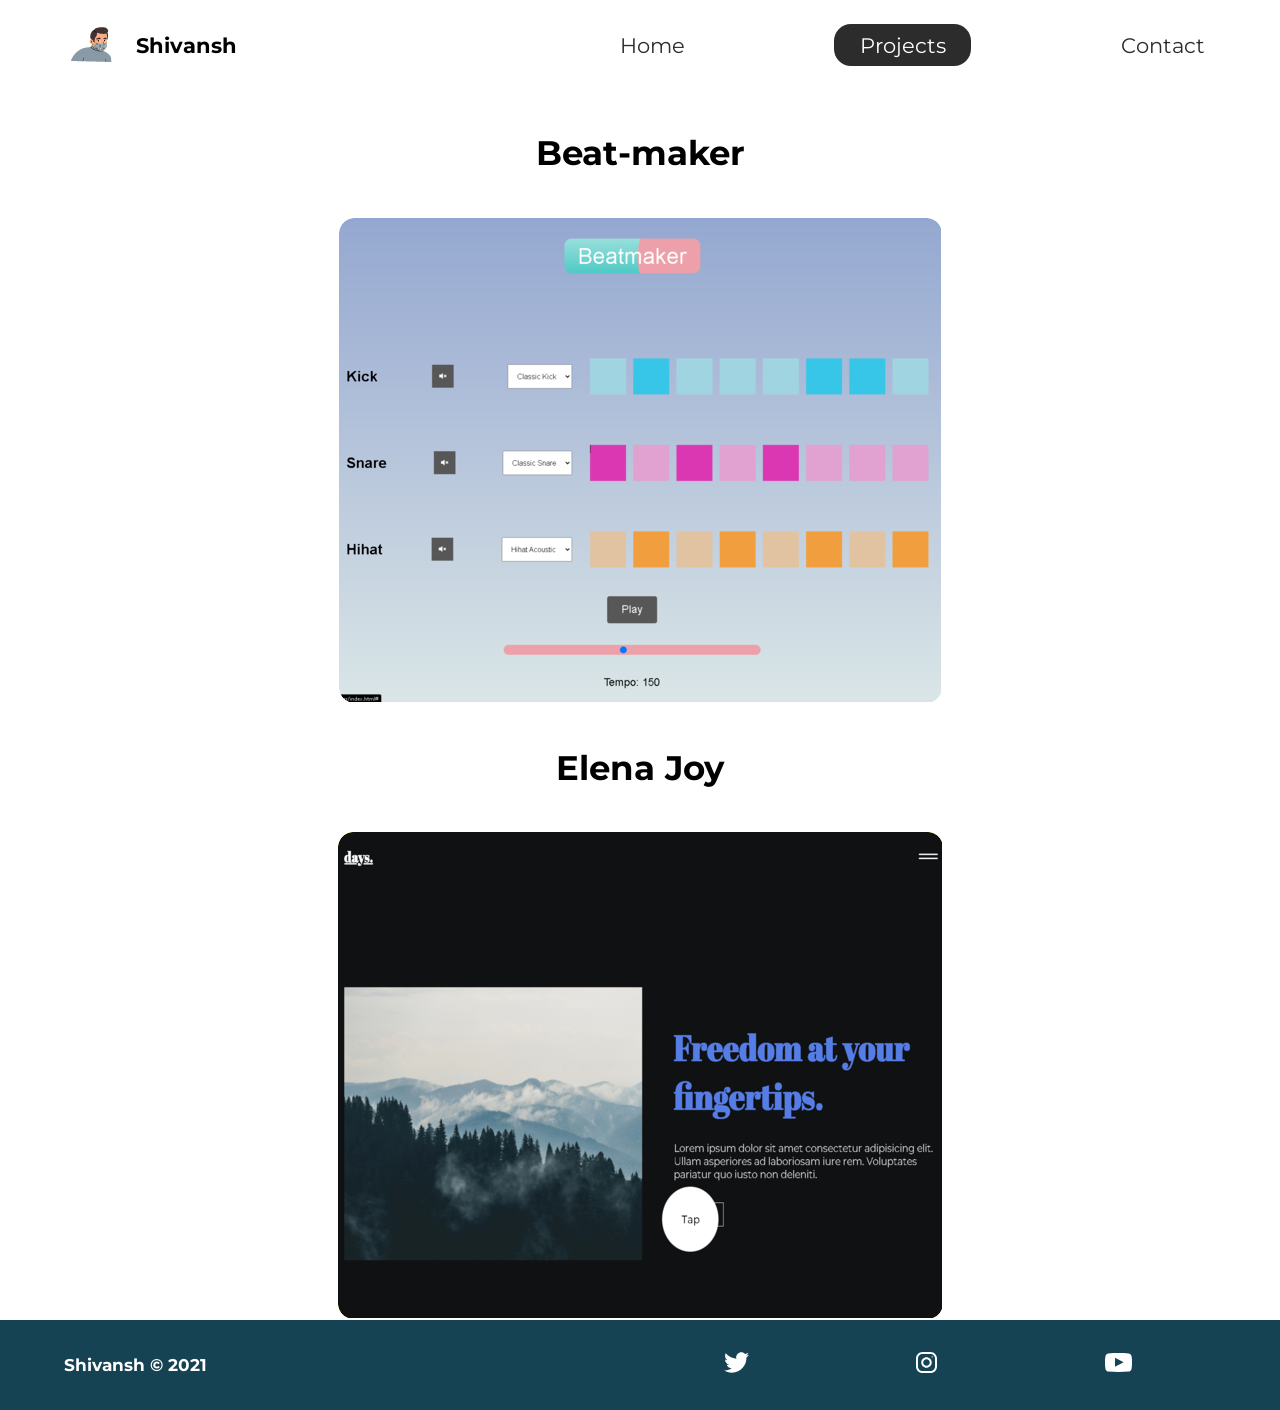
==== projects/project_index.html @ 074e715e "commt" ====
<!DOCTYPE html>
<html lang="en">
  <head>
    <meta charset="UTF-8" />
    <meta name="viewport" content="width=device-width, initial-scale=1.0" />
    <meta http-equiv="X-UA-Compatible" content="ie=edge" />
    <meta
      name="description"
      content="Shivansh is Web Developer who creates project in Html,css for fun:)"
    />
    <meta name="robots" content="index,follow" />
    <link
      href="https://fonts.googleapis.com/css?family=Montserrat:400,500&display=swap"
      rel="stylesheet"
    />
    <link rel="stylesheet" href="../styles/style.css" />
    <title>Shivansh | Front End Developer</title>
  </head>
  <body>
    <header class="main-head">
      <nav>
        <div class="logo">
          <img src="../icons/code.png" alt="logo" />
          <h1>Shivansh</h1>
        </div>
        <ul>
          <li><a href="../index.html">Home</a></li>
          <li><a class="active" href="./project_index.html">Projects</a></li>
          <li><a href="../contact/contact_index.html">Contact</a></li>
        </ul>
      </nav>
    </header>
    <section class="projects">
      <div class="travelly">
        <h2>Beat-maker</h2>
        <img src="../img/travelly.png" alt="Beatmaker-project" />
      </div>
      <div class="travelly">
        <h2>Elena Joy</h2>
        <img src="../img/elena-joy.png" alt="Travel-project" />
      </div>
    </section>
    <footer>
      <h4>Shivansh &copy; 2021</h4>
      <ul>
        <li>
          <a href="#"
            ><img src="./icons/twitter 1.svg" alt="twitter-social"
          /></a>
        </li>
        <li>
          <a href="#"
            ><img src="./icons/instagram 1.svg" alt="instagram-social"
          /></a>
        </li>
        <li>
          <a href="#"
            ><img src="./icons/youtube-symbol 1.svg" alt="youtube-social"
          /></a>
        </li>
      </ul>
    </footer>
  </body>
</html>
---- styles/style.css ----
/* Global Styles */
* {
  margin: 0;
  padding: 0;
  -webkit-box-sizing: border-box;
  box-sizing: border-box;
}

html {
  font-size: 62.5%;
}

body {
  font-family: "Montserrat", sans-serif;
}

h1 {
  font-size: 2.5rem;
}

li,
button,
label,
input,
a,
p {
  font-size: 2.5rem;
}

h2 {
  font-size: 4rem;
}

h3 {
  font-size: 2.5rem;
}

h4,
h5 {
  font-size: 2rem;
}

ul {
  list-style: none;
}

a {
  text-decoration: none;
  color: #2c2c2c;
}

.main-head {
  width: 95%;
  margin: 0 0 0 auto;
}

nav {
  display: -webkit-box;
  display: -ms-flexbox;
  display: flex;
  -webkit-box-pack: justify;
  -ms-flex-pack: justify;
  justify-content: space-between;
  -webkit-box-align: center;
  -ms-flex-align: center;
  align-items: center;
  -webkit-box-orient: horizontal;
  -webkit-box-direction: normal;
  -ms-flex-direction: row;
  flex-direction: row;
  min-height: 10vh;
  width: 60%;
  -ms-flex-wrap: wrap;
  flex-wrap: wrap;
}

nav .logo {
  display: -webkit-box;
  display: -ms-flexbox;
  display: flex;
  -webkit-box-pack: start;
  -ms-flex-pack: start;
  justify-content: flex-start;
  -webkit-box-align: center;
  -ms-flex-align: center;
  align-items: center;
  -webkit-box-orient: horizontal;
  -webkit-box-direction: normal;
  -ms-flex-direction: row;
  flex-direction: row;
  -webkit-box-flex: 1;
  -ms-flex: 1 1 10rem;
  flex: 1 1 10rem;
}

nav .logo h1 {
  margin: 2rem;
}

nav ul {
  display: -webkit-box;
  display: -ms-flexbox;
  display: flex;
  -ms-flex-pack: distribute;
  justify-content: space-around;
  -webkit-box-align: center;
  -ms-flex-align: center;
  align-items: center;
  -webkit-box-orient: horizontal;
  -webkit-box-direction: normal;
  -ms-flex-direction: row;
  flex-direction: row;
  -webkit-box-flex: 1;
  -ms-flex: 1 1 40rem;
  flex: 1 1 40rem;
}

.intro {
  min-height: 90vh;
  width: 90%;
  margin: auto;
  -ms-flex-wrap: wrap;
  flex-wrap: wrap;
  display: -webkit-box;
  display: -ms-flexbox;
  display: flex;
  -webkit-box-pack: justify;
  -ms-flex-pack: justify;
  justify-content: space-between;
  -webkit-box-align: center;
  -ms-flex-align: center;
  align-items: center;
  -webkit-box-orient: horizontal;
  -webkit-box-direction: normal;
  -ms-flex-direction: row;
  flex-direction: row;
}

.intro h2 {
  font-size: 8rem;
  padding-top: 1rem;
  display: inline-block;
  background-clip: text;
  font-family: "Arvo", serif;
}
.intro h6 {
  padding-top: 2rem;
  font-family: "Arvo", serif;
  font-size: 3rem;
}
.intro h3 {
  font-size: 4rem;

  padding: 2rem 0rem;
}

.intro p {
  font-family: "Nunito", sans-serif;
  padding-top: 2rem;
  color: #2c2c2c;
}

.splash {
  position: absolute;
  top: 0%;
  right: 0%;
  height: 100%;
  z-index: -1;
}

.intro-social {
  margin-top: 4rem;
}

.intro-social a {
  margin-right: 5rem;
}

.active {
  background: #2c2c2c;
  color: white;
  padding: 1rem 3rem;
  border-radius: 2rem;
}

.intro-text,
.intro-images {
  -webkit-box-flex: 1;
  -ms-flex: 1 1 40rem;
  flex: 1 1 40rem;
}

#plant-left {
  -webkit-animation: plant 1.5s ease infinite alternate;
  animation: plant 1.5s ease infinite alternate;
}

#plant-right {
  -webkit-animation: plant 1.5s ease infinite alternate 0.5s;
  animation: plant 1.5s ease infinite alternate 0.5s;
}

#me {
  -webkit-animation: me 1s ease infinite alternate;
  animation: me 1s ease infinite alternate;
  -webkit-transform-origin: bottom;
  transform-origin: bottom;
}

#clock-arrow {
  -webkit-animation: clock 1.5s infinite linear;
  animation: clock 1.5s infinite linear;
  transform-box: fill-box;
  -webkit-transform-origin: bottom;
  transform-origin: bottom;
}

@-webkit-keyframes me {
  from {
    -webkit-transform: rotateZ(-5deg);
    transform: rotateZ(-5deg);
  }
  to {
    -webkit-transform: rotateZ(5deg);
    transform: rotateZ(5deg);
  }
}

@keyframes me {
  from {
    -webkit-transform: rotateZ(-5deg);
    transform: rotateZ(-5deg);
  }
  to {
    -webkit-transform: rotateZ(5deg);
    transform: rotateZ(5deg);
  }
}

@-webkit-keyframes plant {
  from {
    -webkit-transform: translateY(0%);
    transform: translateY(0%);
  }
  to {
    -webkit-transform: translateY(-30%);
    transform: translateY(-30%);
  }
}

@keyframes plant {
  from {
    -webkit-transform: translateY(0%);
    transform: translateY(0%);
  }
  to {
    -webkit-transform: translateY(-30%);
    transform: translateY(-30%);
  }
}

@-webkit-keyframes clock {
  from {
    -webkit-transform: rotateZ(0deg);
    transform: rotateZ(0deg);
  }
  to {
    -webkit-transform: rotateZ(360deg);
    transform: rotateZ(360deg);
  }
}

@keyframes clock {
  from {
    -webkit-transform: rotateZ(0deg);
    transform: rotateZ(0deg);
  }
  to {
    -webkit-transform: rotateZ(360deg);
    transform: rotateZ(360deg);
  }
}

.projects {
  width: 90%;
  margin: auto;
  min-height: 90vh;
  display: -webkit-box;
  display: -ms-flexbox;
  display: flex;
  -webkit-box-pack: justify;
  -ms-flex-pack: justify;
  justify-content: space-between;
  -webkit-box-align: center;
  -ms-flex-align: center;
  align-items: center;
  -webkit-box-orient: horizontal;
  -webkit-box-direction: normal;
  -ms-flex-direction: row;
  flex-direction: row;
  text-align: center;
  -ms-flex-wrap: wrap;
  flex-wrap: wrap;
}

.projects h2 {
  margin: 5rem;
}

.travelly,
.elena {
  -webkit-box-flex: 1;
  -ms-flex: 1 1 40rem;
  flex: 1 1 40rem;
}

.form-section {
  min-height: 80vh;
  display: -webkit-box;
  display: -ms-flexbox;
  display: flex;
  -webkit-box-pack: center;
  -ms-flex-pack: center;
  justify-content: center;
  -webkit-box-align: center;
  -ms-flex-align: center;
  align-items: center;
  -webkit-box-orient: horizontal;
  -webkit-box-direction: normal;
  -ms-flex-direction: row;
  flex-direction: row;
  margin-top: 3rem;
}

.form-section form {
  padding: 3rem 10rem;
  -webkit-box-shadow: 0px 10px 10px rgba(0, 0, 0, 0.2),
    0px 20px 40px rgba(0, 0, 0, 0.2);
  box-shadow: 0px 10px 10px rgba(0, 0, 0, 0.2), 0px 20px 40px rgba(0, 0, 0, 0.2);
  display: -webkit-box;
  display: -ms-flexbox;
  display: flex;
  -webkit-box-pack: center;
  -ms-flex-pack: center;
  justify-content: center;
  -webkit-box-align: center;
  -ms-flex-align: center;
  align-items: center;
  -webkit-box-orient: vertical;
  -webkit-box-direction: normal;
  -ms-flex-direction: column;
  flex-direction: column;
  border-radius: 2rem;
}

.form-section form input,
.form-section form textarea {
  margin: 2rem;
}

.form-section form input:focus,
.form-section form textarea:focus {
  outline: 2px solid black;
}

.form-section form textarea {
  font-family: "Montserrat", sans-serif;
  font-size: 2rem;
}

.form-section form button {
  width: 100%;
  padding: 2rem;
  background: #154353;
  color: white;
}

.form-section form button:focus {
  background: #33696b;
}

footer {
  background: #154353;
  color: white;
  min-height: 10vh;
  padding: 0% 5%;
  display: -webkit-box;
  display: -ms-flexbox;
  display: flex;
  -webkit-box-pack: start;
  -ms-flex-pack: start;
  justify-content: flex-start;
  -webkit-box-align: center;
  -ms-flex-align: center;
  align-items: center;
  -webkit-box-orient: horizontal;
  -webkit-box-direction: normal;
  -ms-flex-direction: row;
  flex-direction: row;
}

footer ul {
  -webkit-box-flex: 1;
  -ms-flex: 1 1 40rem;
  flex: 1 1 40rem;
  display: -webkit-box;
  display: -ms-flexbox;
  display: flex;
  -ms-flex-pack: distribute;
  justify-content: space-around;
  -webkit-box-align: center;
  -ms-flex-align: center;
  align-items: center;
  -webkit-box-orient: horizontal;
  -webkit-box-direction: normal;
  -ms-flex-direction: row;
  flex-direction: row;
}

footer h4 {
  -webkit-box-flex: 1;
  -ms-flex: 1 1 40rem;
  flex: 1 1 40rem;
}

@media screen and (max-width: 1332px) {
  html {
    font-size: 53%;
  }
  .splash {
    display: none;
  }
  svg {
    width: 80%;
  }
  nav {
    width: 100%;
  }
}

@media screen and (max-width: 754px) {
  html {
    font-size: 45%;
  }
  svg {
    height: 60%;
  }
  .main-head {
    width: 100%;
  }
  nav .logo {
    display: -webkit-box;
    display: -ms-flexbox;
    display: flex;
    -webkit-box-pack: center;
    -ms-flex-pack: center;
    justify-content: center;
    -webkit-box-align: center;
    -ms-flex-align: center;
    align-items: center;
    -webkit-box-orient: vertical;
    -webkit-box-direction: normal;
    -ms-flex-direction: column;
    flex-direction: column;
    -webkit-box-flex: 1;
    -ms-flex: 1 1 20rem;
    flex: 1 1 20rem;
    margin-top: 2rem;
  }
  nav ul {
    -webkit-box-flex: 1;
    -ms-flex: 1 1 60rem;
    flex: 1 1 60rem;
    margin: 2rem 0rem;
  }
  .intro-text {
    margin-top: 5rem;
    text-align: center;
  }
  .intro-images {
    text-align: center;
  }
  .intro-social {
    display: -webkit-box;
    display: -ms-flexbox;
    display: flex;
    -webkit-box-pack: center;
    -ms-flex-pack: center;
    justify-content: center;
    -webkit-box-align: center;
    -ms-flex-align: center;
    align-items: center;
    -webkit-box-orient: horizontal;
    -webkit-box-direction: normal;
    -ms-flex-direction: row;
    flex-direction: row;
  }
  .intro-social a {
    margin: 2rem;
  }
  .elena,
  .travelly {
    -webkit-box-flex: 1;
    -ms-flex: 1 1 50rem;
    flex: 1 1 50rem;
  }
  .elena img,
  .travelly img {
    width: 100%;
    height: 100%;
  }
  form {
    padding: 0rem;
    width: 100%;
  }
}
/*# sourceMappingURL=style.css.map */
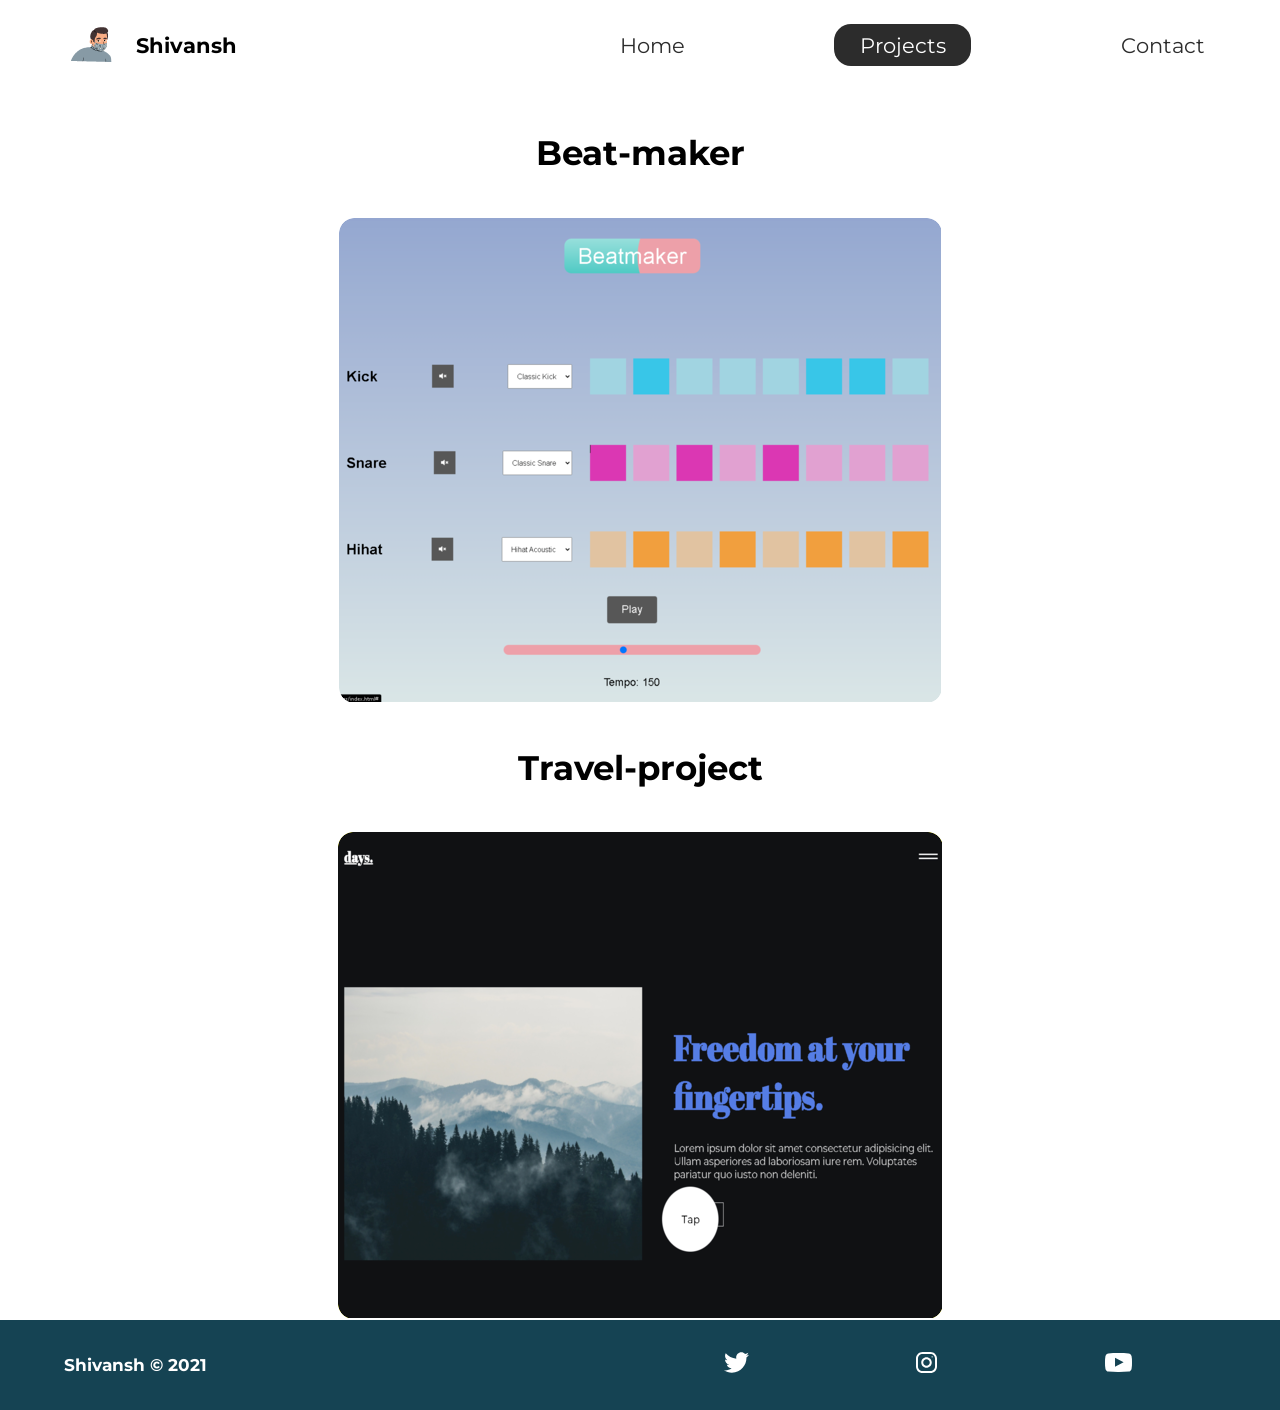
==== commit af523a5d: "2nd commit" ====
--- a/projects/project_index.html
+++ b/projects/project_index.html
@@ -36,7 +36,7 @@
         <img src="../img/travelly.png" alt="Beatmaker-project" />
       </div>
       <div class="travelly">
-        <h2>Elena Joy</h2>
+        <h2>Travel-project</h2>
         <img src="../img/elena-joy.png" alt="Travel-project" />
       </div>
     </section>
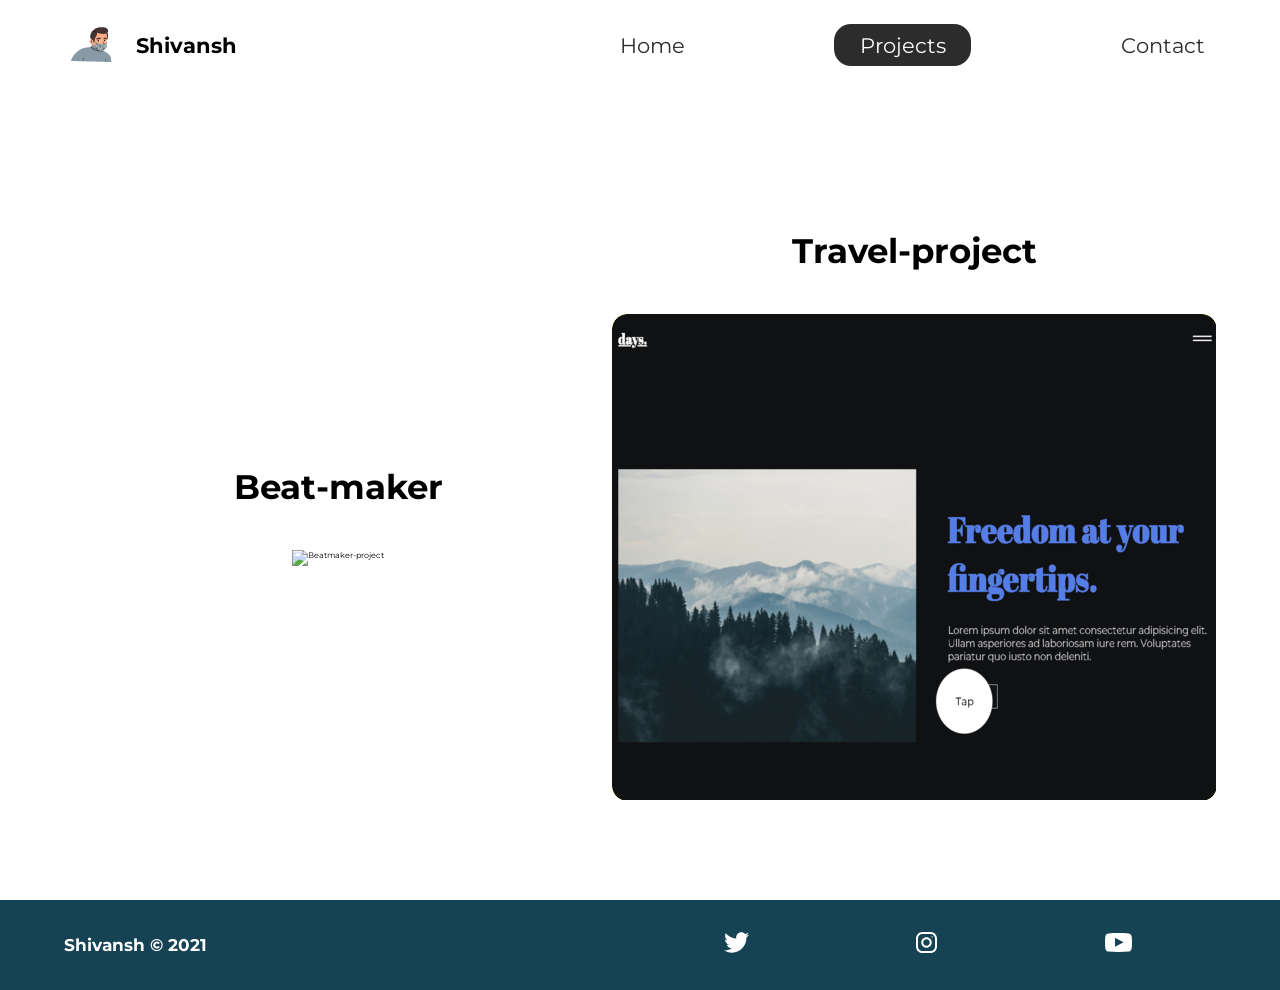
==== commit c2cd4726: "image" ====
--- a/projects/project_index.html
+++ b/projects/project_index.html
@@ -33,7 +33,7 @@
     <section class="projects">
       <div class="travelly">
         <h2>Beat-maker</h2>
-        <img src="../img/travelly.png" alt="Beatmaker-project" />
+        <img src="../img/travelly.jpg" alt="Beatmaker-project" />
       </div>
       <div class="travelly">
         <h2>Travel-project</h2>
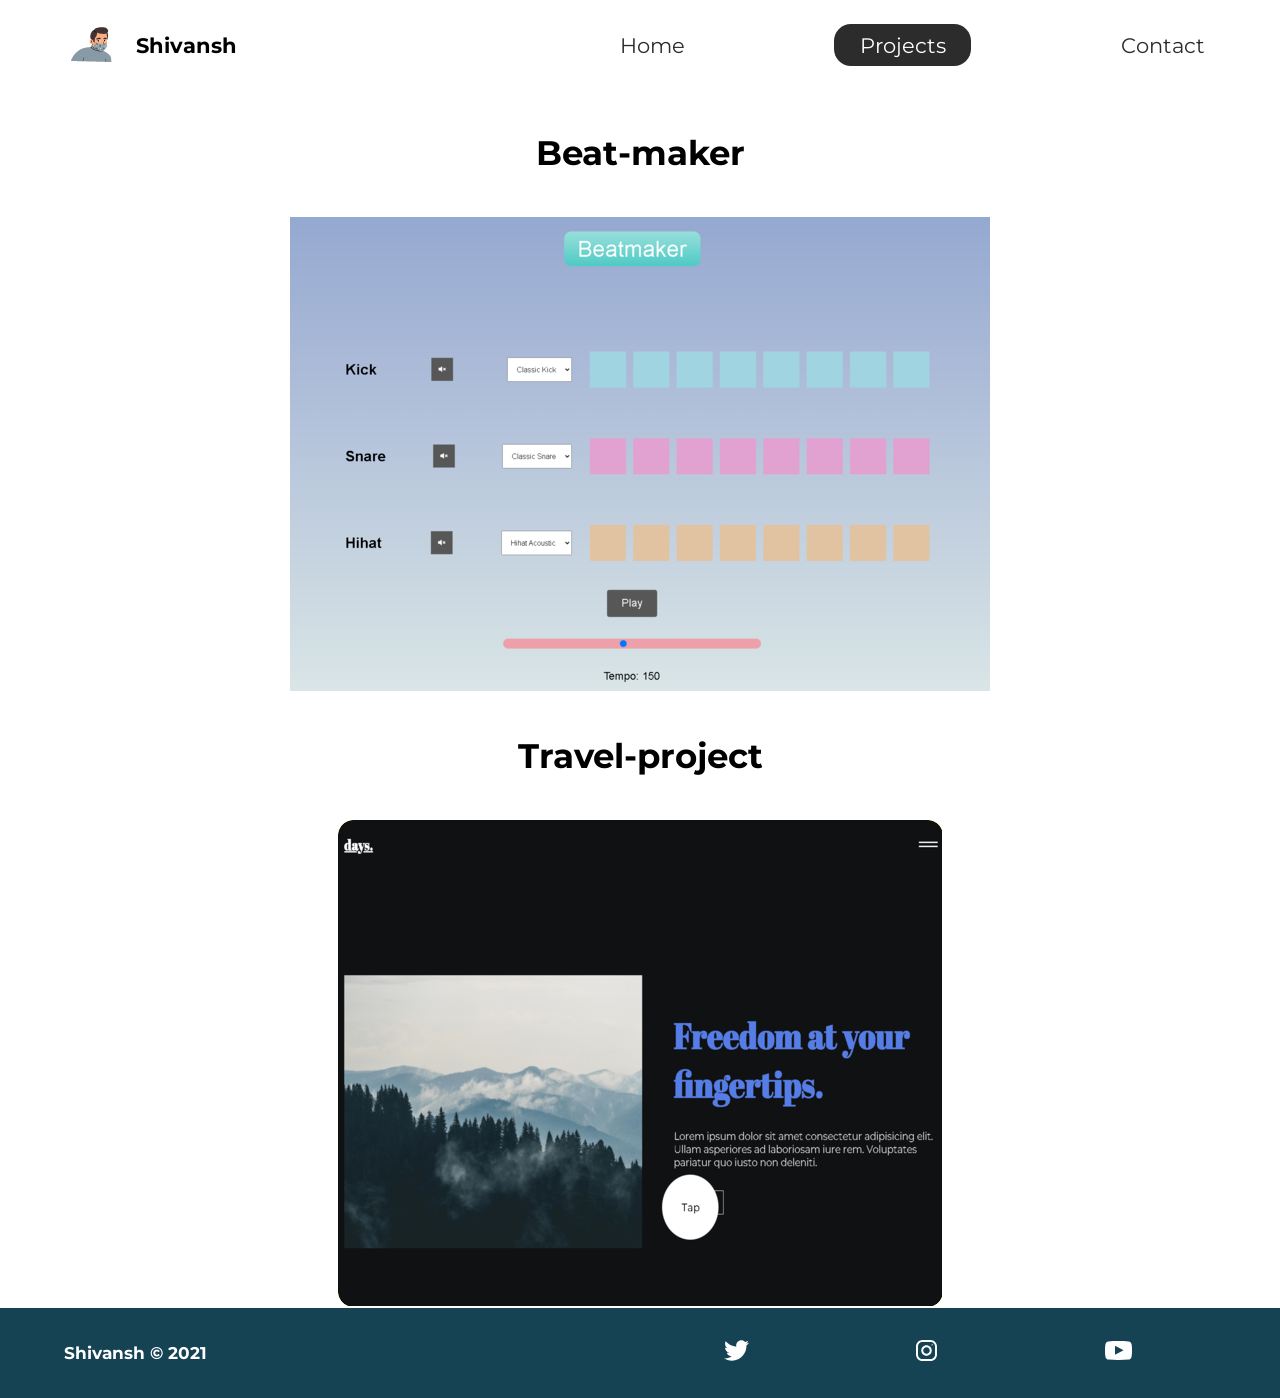
==== commit 1700b57d: "new" ====
--- a/projects/project_index.html
+++ b/projects/project_index.html
@@ -33,7 +33,7 @@
     <section class="projects">
       <div class="travelly">
         <h2>Beat-maker</h2>
-        <img src="../img/travelly.jpg" alt="Beatmaker-project" />
+        <img src="../img/travelly.png" alt="Beatmaker-project" />
       </div>
       <div class="travelly">
         <h2>Travel-project</h2>
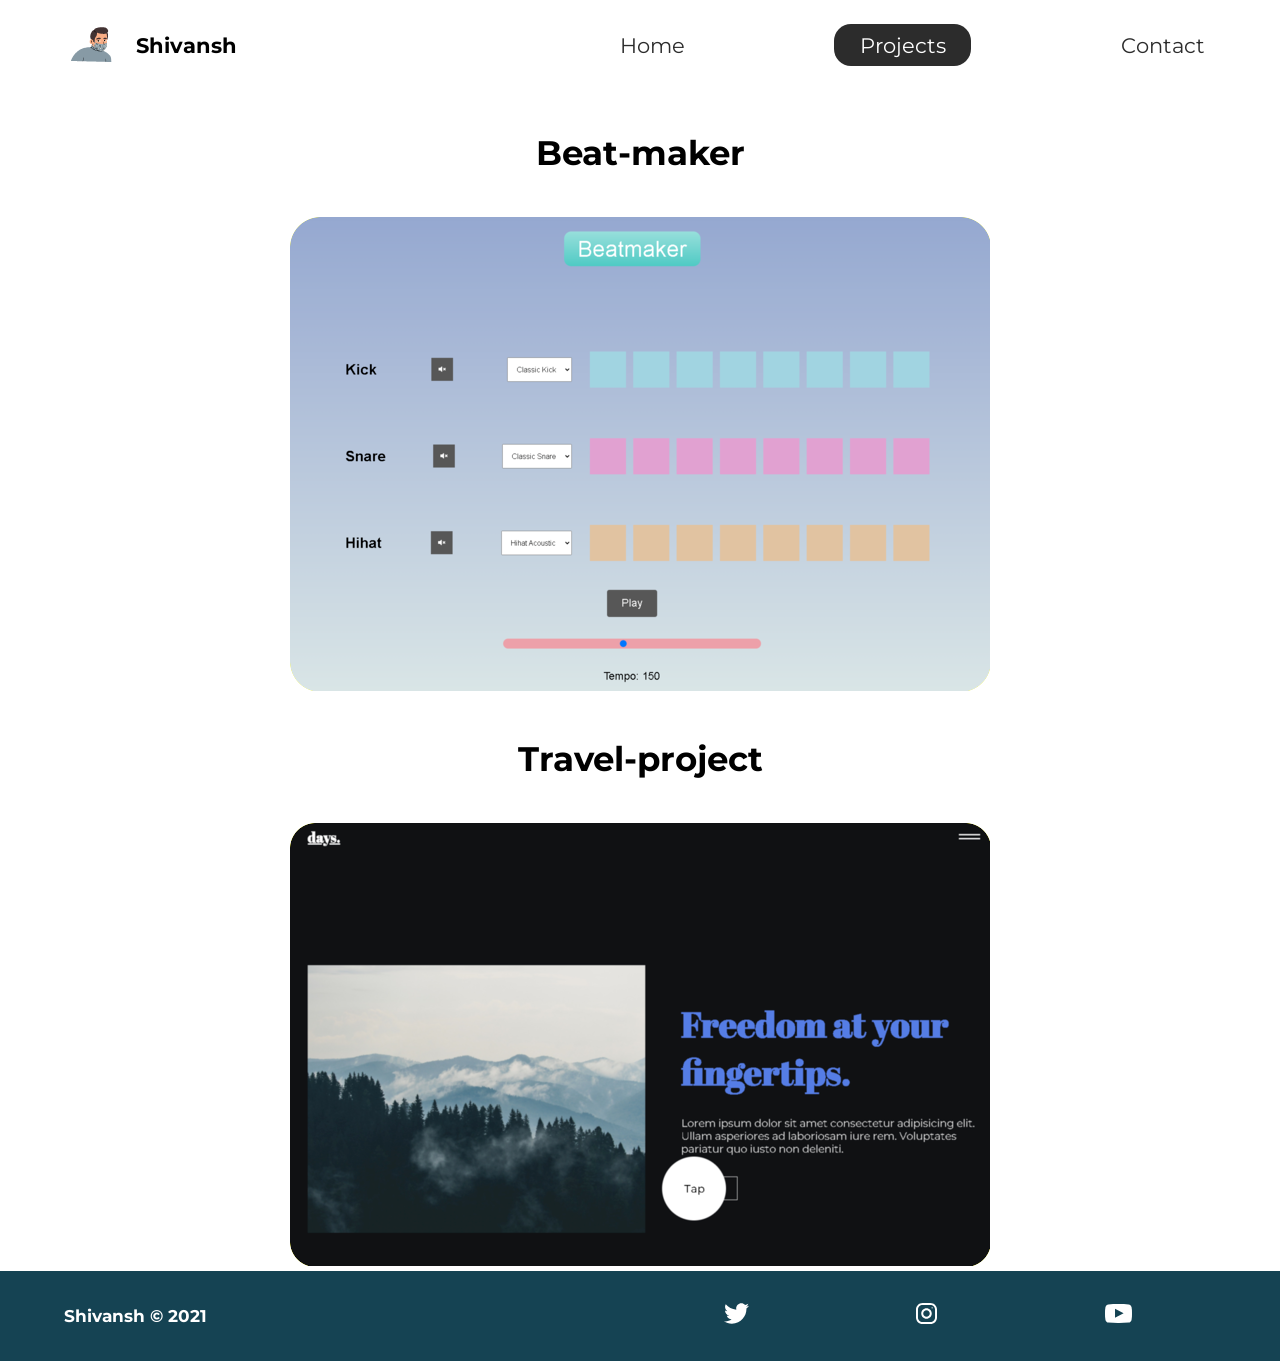
==== commit becf1fc4: "links" ====
--- a/projects/project_index.html
+++ b/projects/project_index.html
@@ -33,11 +33,15 @@
     <section class="projects">
       <div class="travelly">
         <h2>Beat-maker</h2>
-        <img src="../img/travelly.png" alt="Beatmaker-project" />
+        <a href="https://vercel.com/thebrownhuman/beatmaker">
+          <img src="../img/travelly.png" alt="Beatmaker-project" />
+        </a>
       </div>
       <div class="travelly">
         <h2>Travel-project</h2>
-        <img src="../img/elena-joy.png" alt="Travel-project" />
+        <a href="https://vercel.com/thebrownhuman/travel-project">
+          <img src="../img/elena-joy.png" alt="Travel-project" />
+        </a>
       </div>
     </section>
     <footer>
